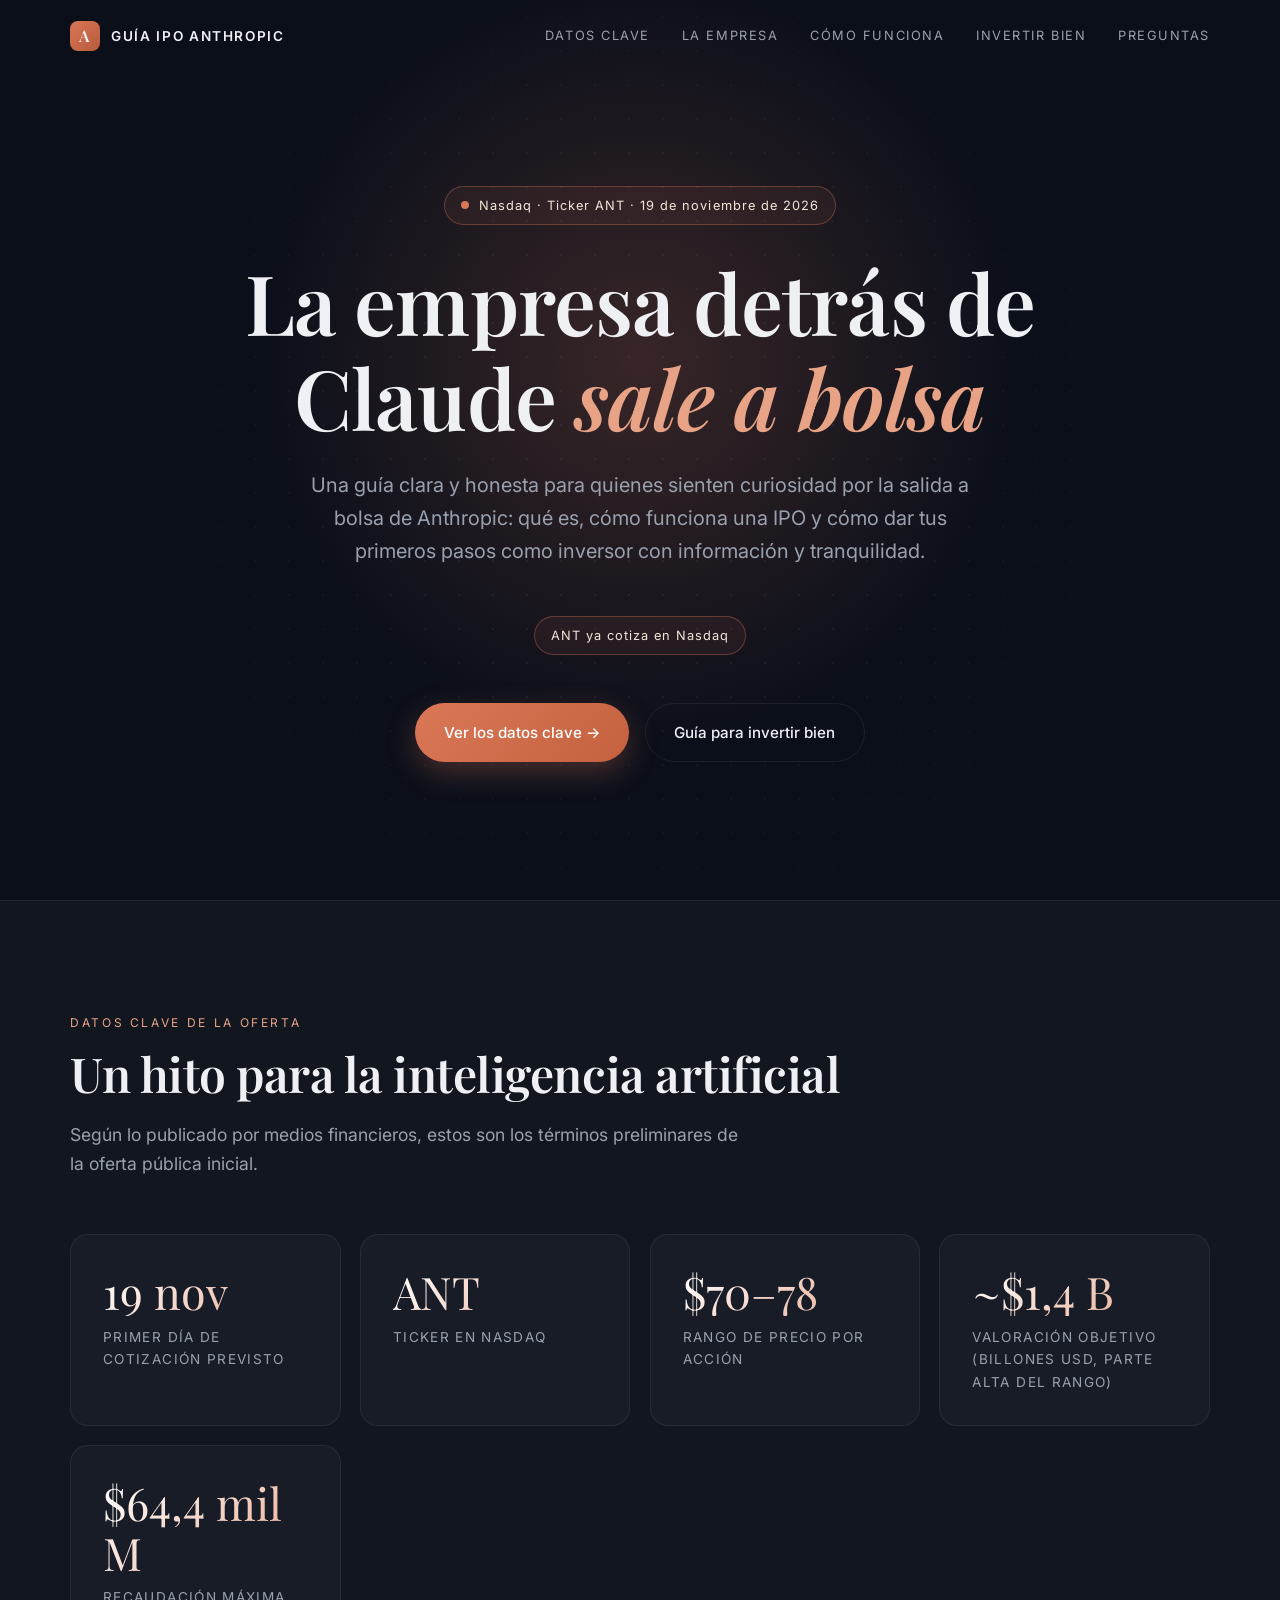
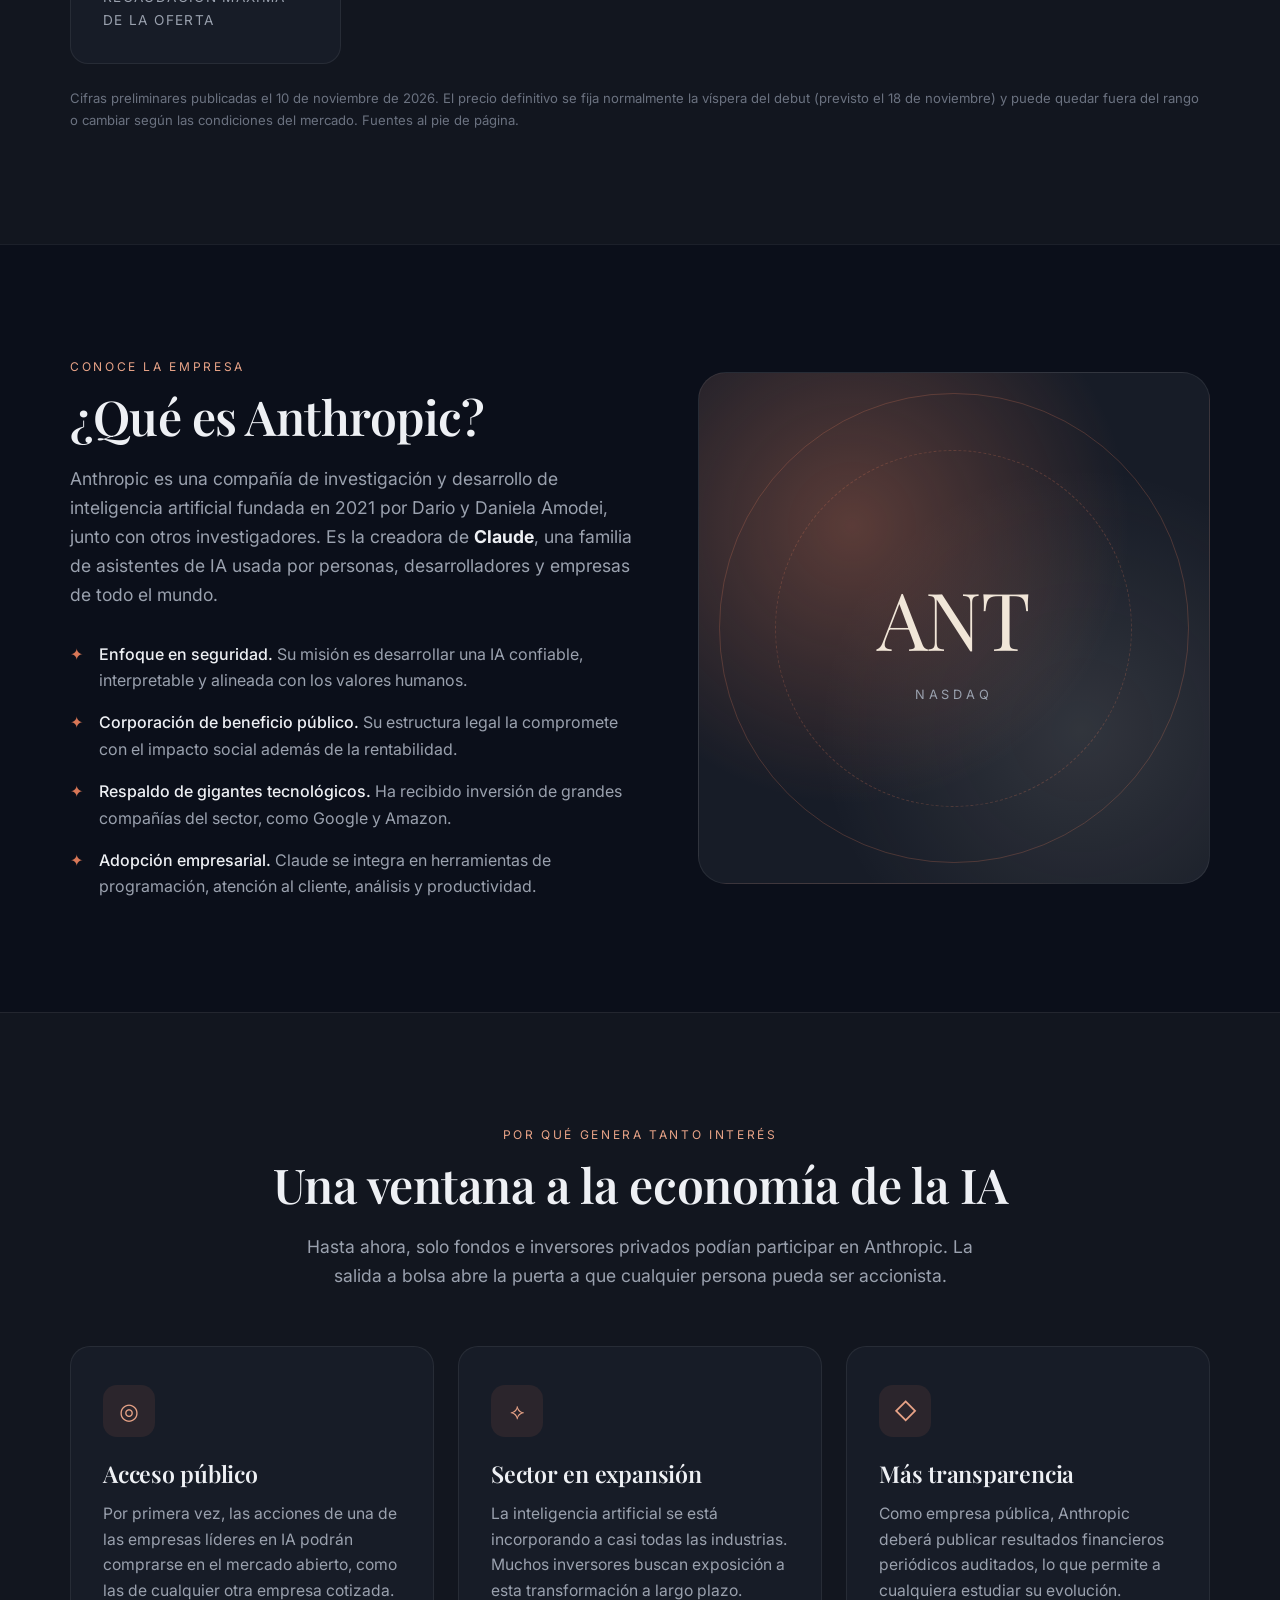
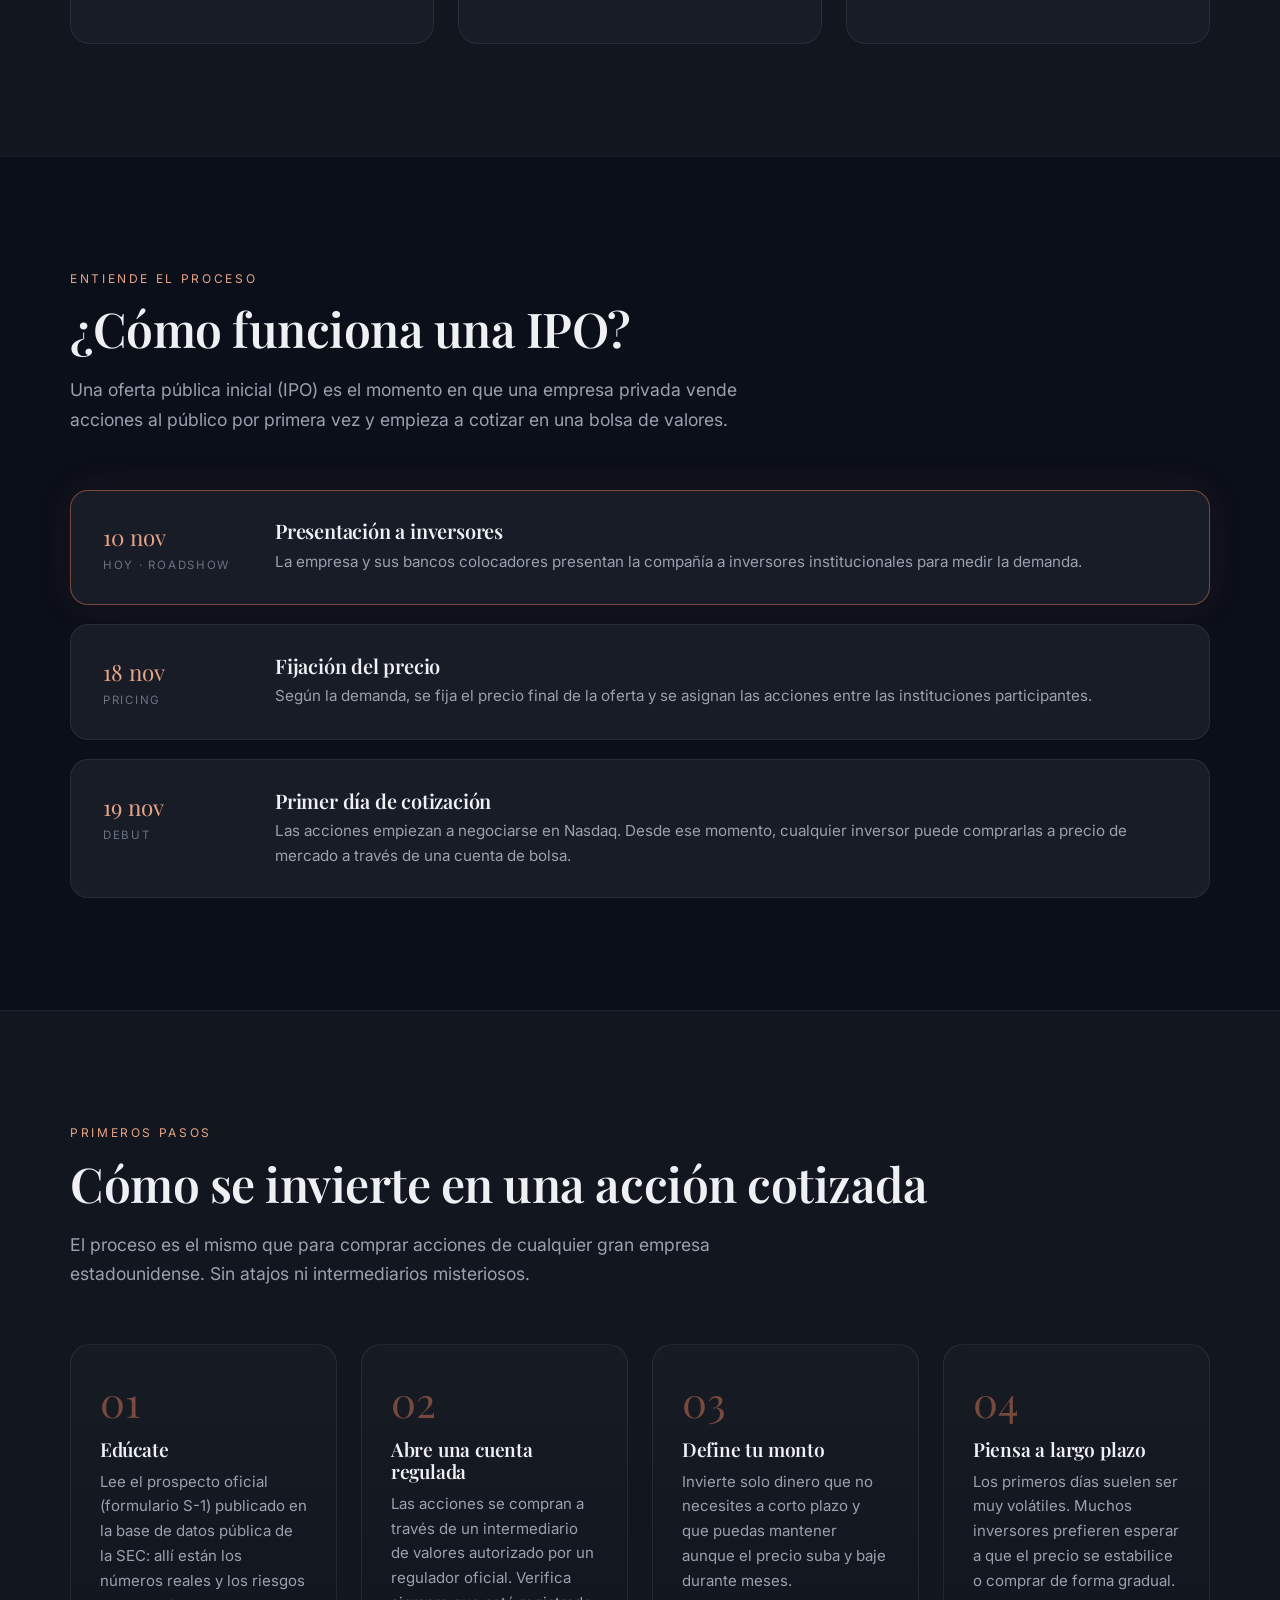
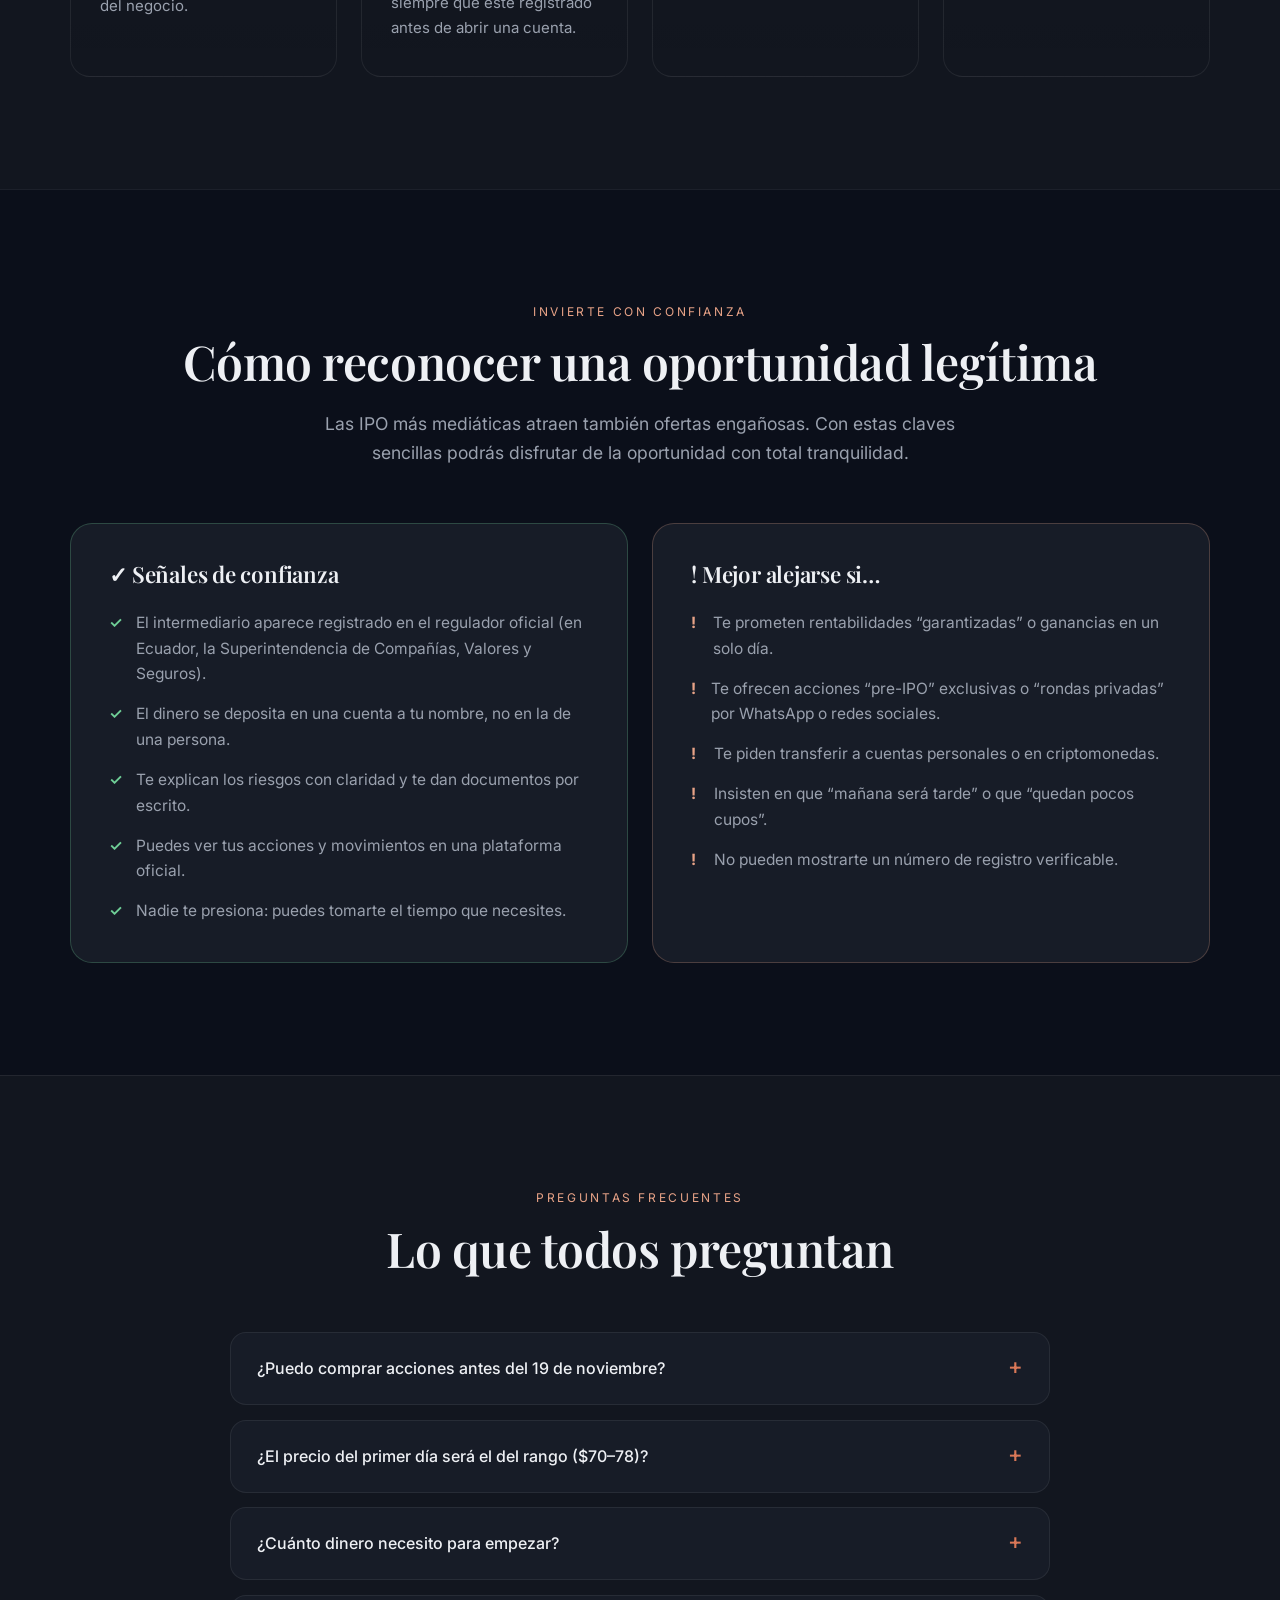
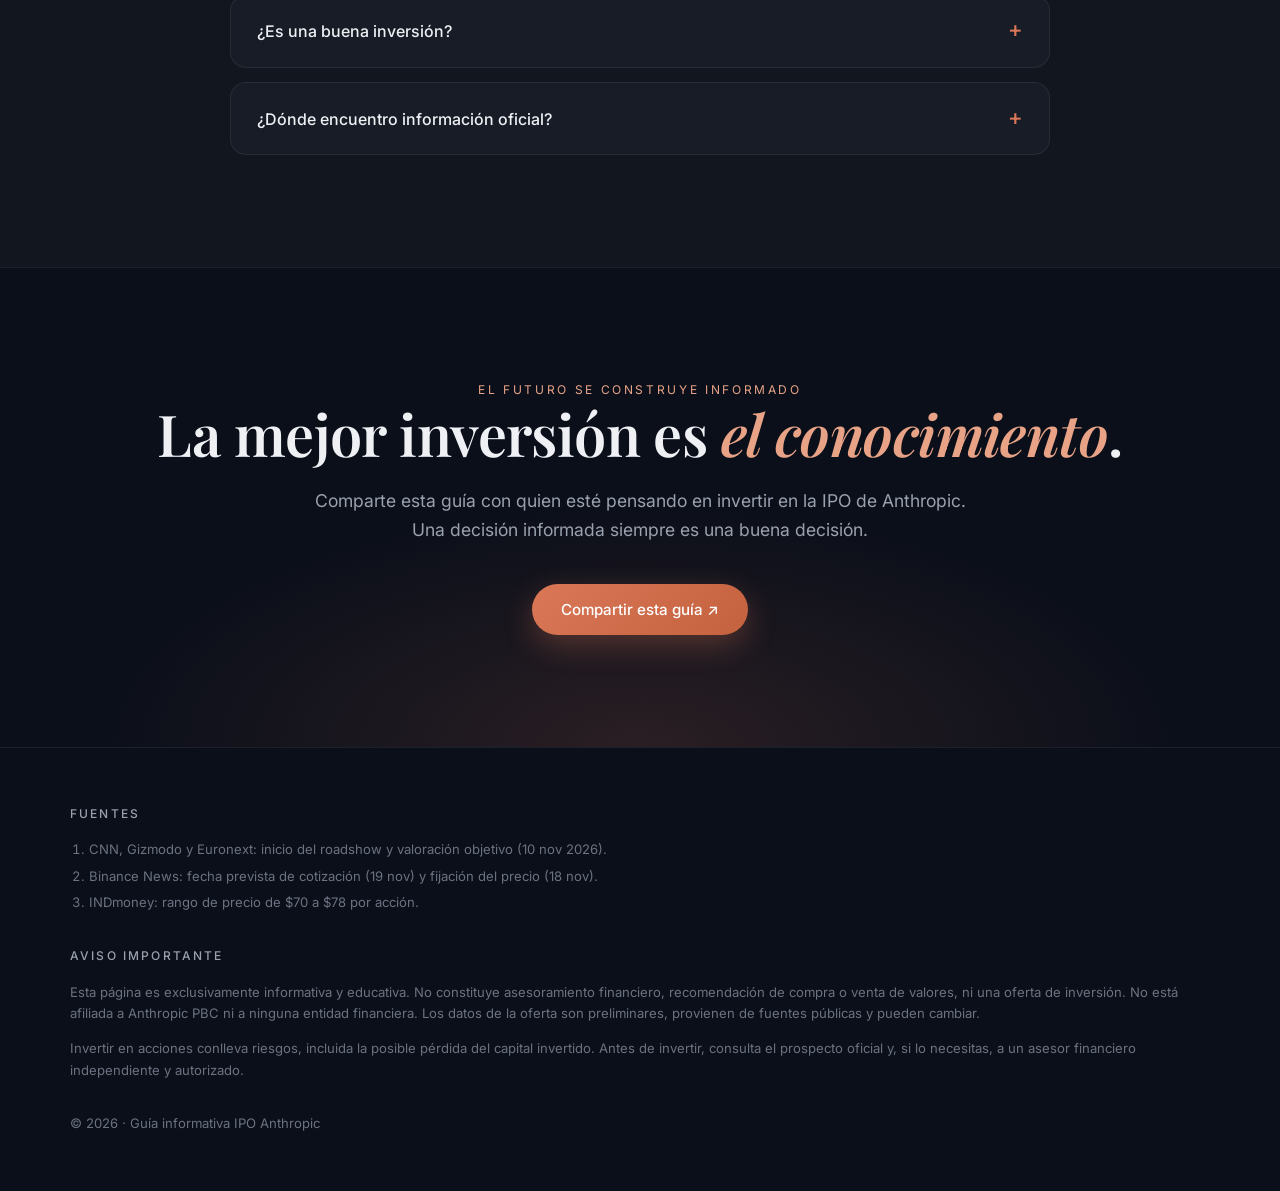
==== anthropic.html @ 7286fc57 "Add files via upload" ====
<!DOCTYPE html>
<html lang="es">
<head>
<meta charset="UTF-8">
<meta name="viewport" content="width=device-width, initial-scale=1.0">
<title>IPO de Anthropic (ANT) · Guía informativa para nuevos inversores</title>
<meta name="description" content="Todo lo que necesitas saber sobre la salida a bolsa de Anthropic, la empresa detrás de Claude: fechas, datos clave, cómo funciona una IPO y cómo invertir de forma informada y segura.">
<link rel="preconnect" href="https://fonts.googleapis.com">
<link rel="preconnect" href="https://fonts.gstatic.com" crossorigin>
<link href="https://fonts.googleapis.com/css2?family=Inter:wght@300;400;500;600&family=Playfair+Display:wght@500;600;700&display=swap" rel="stylesheet">
<style>
  :root {
    --navy: #0b0f1a; --charcoal: #12161f; --card: #171c27;
    --line: rgba(255,255,255,.07); --text: #eef0f4; --muted: #9aa1ae; --gray: #6b7280;
    --clay: #d97757; --clay-soft: #e8a387; --sand: #f1e6d8; --ok: #6fcf97;
  }
  * { box-sizing: border-box; margin: 0; padding: 0; }
  html { scroll-behavior: smooth; }
  body { font-family: Inter, system-ui, sans-serif; background: var(--navy); color: var(--text); line-height: 1.65; -webkit-font-smoothing: antialiased; }
  a { color: inherit; }
  .container { width: min(1140px, 92%); margin: 0 auto; }
  h1, h2, h3 { font-family: 'Playfair Display', serif; font-weight: 600; letter-spacing: -.01em; line-height: 1.15; }
  .eyebrow { font-size: .75rem; letter-spacing: .22em; text-transform: uppercase; color: var(--clay-soft); }
  section { padding: 7rem 0; border-top: 1px solid var(--line); }
  .alt { background: var(--charcoal); }
  .section-title { font-size: clamp(2rem, 4vw, 3rem); margin: .8rem 0 1.2rem; }
  .lead { color: var(--muted); font-size: 1.1rem; max-width: 680px; }
  .center { text-align: center; } .center .lead { margin: 0 auto; }

  /* NAV */
  nav { position: fixed; inset: 0 0 auto 0; z-index: 50; transition: background .4s, border-color .4s; border-bottom: 1px solid transparent; }
  nav.scrolled { background: rgba(11,15,26,.82); backdrop-filter: blur(16px); -webkit-backdrop-filter: blur(16px); border-color: var(--line); }
  .nav-inner { display: flex; align-items: center; justify-content: space-between; height: 72px; }
  .brand { display: flex; align-items: center; gap: .7rem; font-weight: 600; letter-spacing: .12em; font-size: .85rem; text-decoration: none; }
  .brand-mark { width: 30px; height: 30px; border-radius: 8px; background: linear-gradient(135deg, var(--clay), #b85a3c); display: grid; place-items: center; font-family: 'Playfair Display'; font-size: 1rem; }
  .nav-links { display: flex; gap: 2rem; list-style: none; font-size: .8rem; letter-spacing: .12em; text-transform: uppercase; }
  .nav-links a { text-decoration: none; color: var(--muted); transition: color .3s; }
  .nav-links a:hover { color: var(--text); }
  @media (max-width: 820px) { .nav-links { display: none; } }

  /* HERO */
  .hero { min-height: 100vh; display: flex; align-items: center; padding: 9rem 0 6rem; border: 0; position: relative; overflow: hidden; }
  .hero::before { content: ''; position: absolute; width: 900px; height: 900px; left: 50%; top: 40%; transform: translate(-50%, -50%);
    background: radial-gradient(circle, rgba(217,119,87,.22) 0%, transparent 60%); animation: breathe 8s ease-in-out infinite alternate; }
  .hero::after { content: ''; position: absolute; inset: 0; background-image: radial-gradient(rgba(255,255,255,.05) 1px, transparent 1px); background-size: 34px 34px; mask-image: radial-gradient(circle at center, black 30%, transparent 75%); -webkit-mask-image: radial-gradient(circle at center, black 30%, transparent 75%); }
  @keyframes breathe { from { opacity: .6; transform: translate(-50%,-50%) scale(.95); } to { opacity: 1; transform: translate(-50%,-50%) scale(1.05); } }
  .hero-content { position: relative; z-index: 2; text-align: center; max-width: 920px; margin: 0 auto; }
  .badge { display: inline-flex; align-items: center; gap: .6rem; border: 1px solid rgba(217,119,87,.35); background: rgba(217,119,87,.08); color: var(--sand); padding: .5rem 1rem; border-radius: 999px; font-size: .8rem; letter-spacing: .08em; }
  .dot { width: 8px; height: 8px; border-radius: 50%; background: var(--clay); box-shadow: 0 0 0 0 rgba(217,119,87,.7); animation: pulse 2s infinite; }
  @keyframes pulse { 70% { box-shadow: 0 0 0 10px rgba(217,119,87,0); } 100% { box-shadow: 0 0 0 0 rgba(217,119,87,0); } }
  .hero h1 { font-size: clamp(2.6rem, 6.5vw, 5.2rem); margin: 1.8rem 0 1.5rem; }
  .hero h1 em { font-style: italic; color: var(--clay-soft); }
  .hero p.sub { color: var(--muted); font-size: clamp(1.05rem, 1.6vw, 1.25rem); max-width: 680px; margin: 0 auto 3rem; }
  .countdown { display: inline-grid; grid-template-columns: repeat(4, minmax(70px, 1fr)); gap: 1rem; margin-bottom: 3rem; }
  .cd-box { background: rgba(255,255,255,.03); border: 1px solid var(--line); border-radius: 14px; padding: 1.1rem .8rem; }
  .cd-num { font-family: 'Playfair Display'; font-size: clamp(2rem, 4vw, 2.8rem); line-height: 1; }
  .cd-lbl { font-size: .68rem; letter-spacing: .18em; text-transform: uppercase; color: var(--gray); margin-top: .5rem; }
  .btn { display: inline-flex; align-items: center; gap: .6rem; padding: 1rem 1.8rem; border-radius: 999px; text-decoration: none; font-weight: 500; font-size: .95rem; transition: transform .3s, box-shadow .3s, background .3s; }
  .btn-primary { background: linear-gradient(135deg, var(--clay), #c4623f); color: #fff; box-shadow: 0 10px 30px rgba(217,119,87,.3); }
  .btn-primary:hover { transform: translateY(-3px); box-shadow: 0 16px 40px rgba(217,119,87,.4); }
  .btn-ghost { border: 1px solid var(--line); color: var(--text); }
  .btn-ghost:hover { background: rgba(255,255,255,.05); }
  .hero-btns { display: flex; gap: 1rem; justify-content: center; flex-wrap: wrap; }

  /* KEY DATA */
  .stats { display: grid; grid-template-columns: repeat(auto-fit, minmax(220px, 1fr)); gap: 1.2rem; margin-top: 3.5rem; }
  .stat { background: var(--card); border: 1px solid var(--line); border-radius: 18px; padding: 2rem; transition: transform .4s, border-color .4s; }
  .stat:hover { transform: translateY(-6px); border-color: rgba(217,119,87,.35); }
  .stat-num { font-family: 'Playfair Display'; font-size: clamp(2.2rem, 3.5vw, 2.8rem); background: linear-gradient(135deg, #fff, var(--clay-soft)); -webkit-background-clip: text; background-clip: text; -webkit-text-fill-color: transparent; line-height: 1.1; }
  .stat-lbl { color: var(--muted); font-size: .85rem; letter-spacing: .1em; text-transform: uppercase; margin-top: .6rem; }
  .note { color: var(--gray); font-size: .82rem; margin-top: 1.5rem; }

  /* SPLIT */
  .split { display: grid; grid-template-columns: 1.1fr 1fr; gap: 4rem; align-items: center; }
  @media (max-width: 900px) { .split { grid-template-columns: 1fr; gap: 2.5rem; } }
  .visual { aspect-ratio: 1; border-radius: 28px; background: radial-gradient(circle at 30% 30%, rgba(217,119,87,.35), transparent 55%), radial-gradient(circle at 75% 70%, rgba(241,230,216,.12), transparent 50%), var(--card); border: 1px solid var(--line); display: grid; place-items: center; position: relative; overflow: hidden; }
  .visual-ring { position: absolute; border: 1px solid rgba(217,119,87,.25); border-radius: 50%; animation: spin 40s linear infinite; }
  .visual-ring.r1 { width: 70%; height: 70%; border-style: dashed; } .visual-ring.r2 { width: 92%; height: 92%; animation-direction: reverse; animation-duration: 60s; }
  @keyframes spin { to { transform: rotate(360deg); } }
  .visual-core { font-family: 'Playfair Display'; font-size: clamp(3rem, 7vw, 5rem); color: var(--sand); position: relative; }
  .visual-core small { display: block; font-family: Inter; font-size: .8rem; letter-spacing: .3em; color: var(--muted); text-align: center; }
  .checks { list-style: none; margin-top: 2rem; display: grid; gap: 1rem; }
  .checks li { display: flex; gap: 1rem; color: var(--muted); }
  .checks li::before { content: '✦'; color: var(--clay); flex-shrink: 0; }
  .checks b { color: var(--text); font-weight: 500; }

  /* CARDS */
  .grid3 { display: grid; grid-template-columns: repeat(auto-fit, minmax(280px, 1fr)); gap: 1.5rem; margin-top: 3.5rem; }
  .card { background: var(--card); border: 1px solid var(--line); border-radius: 20px; padding: 2.4rem 2rem; transition: transform .4s, border-color .4s, background .4s; }
  .card:hover { transform: translateY(-6px); border-color: rgba(217,119,87,.3); background: #1a2030; }
  .card-icon { width: 52px; height: 52px; border-radius: 14px; display: grid; place-items: center; font-size: 1.4rem; background: rgba(217,119,87,.1); color: var(--clay-soft); margin-bottom: 1.5rem; }
  .card h3 { font-size: 1.45rem; margin-bottom: .8rem; }
  .card p { color: var(--muted); font-size: .98rem; }

  /* TIMELINE */
  .timeline { margin-top: 3.5rem; position: relative; display: grid; gap: 1.2rem; }
  .tl-item { display: grid; grid-template-columns: 140px 1fr; gap: 2rem; align-items: start; background: var(--card); border: 1px solid var(--line); border-radius: 18px; padding: 1.8rem 2rem; }
  .tl-item.now { border-color: rgba(217,119,87,.5); box-shadow: 0 0 40px rgba(217,119,87,.08); }
  .tl-date { font-family: 'Playfair Display'; font-size: 1.4rem; color: var(--clay-soft); }
  .tl-date small { display: block; font-family: Inter; font-size: .72rem; letter-spacing: .15em; text-transform: uppercase; color: var(--gray); }
  .tl-item h3 { font-size: 1.25rem; margin-bottom: .4rem; }
  .tl-item p { color: var(--muted); font-size: .95rem; }
  @media (max-width: 640px) { .tl-item { grid-template-columns: 1fr; gap: .6rem; } }

  /* STEPS */
  .steps { counter-reset: s; display: grid; grid-template-columns: repeat(auto-fit, minmax(240px, 1fr)); gap: 1.5rem; margin-top: 3.5rem; }
  .step { counter-increment: s; position: relative; padding: 2.2rem 1.8rem; border-radius: 20px; border: 1px solid var(--line); background: linear-gradient(180deg, rgba(255,255,255,.025), transparent); }
  .step::before { content: '0' counter(s); font-family: 'Playfair Display'; font-size: 2.6rem; color: rgba(217,119,87,.5); display: block; margin-bottom: 1rem; line-height: 1; }
  .step h3 { font-size: 1.2rem; margin-bottom: .6rem; }
  .step p { color: var(--muted); font-size: .94rem; }

  /* GOOD PRACTICES */
  .compare { display: grid; grid-template-columns: 1fr 1fr; gap: 1.5rem; margin-top: 3.5rem; }
  @media (max-width: 820px) { .compare { grid-template-columns: 1fr; } }
  .cmp { border-radius: 22px; padding: 2.4rem; border: 1px solid var(--line); background: var(--card); }
  .cmp h3 { font-size: 1.4rem; margin-bottom: 1.4rem; display: flex; gap: .7rem; align-items: center; }
  .cmp ul { list-style: none; display: grid; gap: .9rem; }
  .cmp li { display: flex; gap: .8rem; color: var(--muted); font-size: .97rem; }
  .cmp.good { border-color: rgba(111,207,151,.25); } .cmp.good li::before { content: '✓'; color: var(--ok); font-weight: 600; }
  .cmp.warn { border-color: rgba(232,163,135,.25); } .cmp.warn li::before { content: '!'; color: var(--clay-soft); font-weight: 700; width: 10px; }

  /* FAQ */
  .faq { max-width: 820px; margin: 3.5rem auto 0; display: grid; gap: .9rem; }
  details { background: var(--card); border: 1px solid var(--line); border-radius: 16px; padding: 0 1.6rem; transition: border-color .3s; }
  details[open] { border-color: rgba(217,119,87,.35); }
  summary { cursor: pointer; list-style: none; padding: 1.4rem 0; font-weight: 500; display: flex; justify-content: space-between; gap: 1rem; }
  summary::-webkit-details-marker { display: none; }
  summary::after { content: '+'; color: var(--clay); font-size: 1.4rem; line-height: 1; transition: transform .3s; }
  details[open] summary::after { transform: rotate(45deg); }
  details p { color: var(--muted); padding-bottom: 1.4rem; font-size: .96rem; }

  /* CLOSING */
  .closing { text-align: center; position: relative; overflow: hidden; }
  .closing::before { content: ''; position: absolute; inset: auto 0 -60% 0; height: 120%; background: radial-gradient(ellipse at center, rgba(217,119,87,.15), transparent 60%); }
  .closing .container { position: relative; }
  .closing h2 { font-size: clamp(2.2rem, 5vw, 3.6rem); margin-bottom: 1.2rem; }

  footer { border-top: 1px solid var(--line); padding: 3.5rem 0; color: var(--gray); font-size: .82rem; }
  footer h4 { color: var(--muted); font-size: .75rem; letter-spacing: .18em; text-transform: uppercase; margin-bottom: 1rem; font-weight: 500; }
  footer p + p { margin-top: .8rem; }
  footer ol { padding-left: 1.2rem; display: grid; gap: .3rem; margin-bottom: 2rem; }

  .reveal { opacity: 0; transform: translateY(28px); transition: opacity .9s ease, transform .9s ease; }
  .reveal.in { opacity: 1; transform: none; }
  @media (prefers-reduced-motion: reduce) { *, *::before { animation: none !important; transition: none !important; } .reveal { opacity: 1; transform: none; } }
</style>
</head>
<body>

<nav id="nav">
  <div class="container nav-inner">
    <a href="#top" class="brand"><span class="brand-mark">A</span>GUÍA IPO ANTHROPIC</a>
    <ul class="nav-links">
      <li><a href="#datos">Datos clave</a></li>
      <li><a href="#empresa">La empresa</a></li>
      <li><a href="#ipo">Cómo funciona</a></li>
      <li><a href="#invertir">Invertir bien</a></li>
      <li><a href="#faq">Preguntas</a></li>
    </ul>
  </div>
</nav>

<main id="top">
  <!-- HERO -->
  <header class="hero">
    <div class="container hero-content">
      <span class="badge reveal"><span class="dot"></span> Nasdaq · Ticker ANT · 19 de noviembre de 2026</span>
      <h1 class="reveal">La empresa detrás de Claude <em>sale a bolsa</em></h1>
      <p class="sub reveal">Una guía clara y honesta para quienes sienten curiosidad por la salida a bolsa de Anthropic: qué es, cómo funciona una IPO y cómo dar tus primeros pasos como inversor con información y tranquilidad.</p>
      <div class="countdown reveal" aria-label="Cuenta regresiva para el primer día de cotización">
        <div class="cd-box"><div class="cd-num" id="cd-d">0</div><div class="cd-lbl">Días</div></div>
        <div class="cd-box"><div class="cd-num" id="cd-h">0</div><div class="cd-lbl">Horas</div></div>
        <div class="cd-box"><div class="cd-num" id="cd-m">0</div><div class="cd-lbl">Min</div></div>
        <div class="cd-box"><div class="cd-num" id="cd-s">0</div><div class="cd-lbl">Seg</div></div>
      </div>
      <div class="hero-btns reveal">
        <a href="#datos" class="btn btn-primary" id="cta-datos">Ver los datos clave →</a>
        <a href="#invertir" class="btn btn-ghost" id="cta-guia">Guía para invertir bien</a>
      </div>
    </div>
  </header>

  <!-- DATOS -->
  <section id="datos" class="alt">
    <div class="container">
      <p class="eyebrow reveal">Datos clave de la oferta</p>
      <h2 class="section-title reveal">Un hito para la inteligencia artificial</h2>
      <p class="lead reveal">Según lo publicado por medios financieros, estos son los términos preliminares de la oferta pública inicial.</p>
      <div class="stats">
        <div class="stat reveal"><div class="stat-num">19 nov</div><div class="stat-lbl">Primer día de cotización previsto</div></div>
        <div class="stat reveal"><div class="stat-num">ANT</div><div class="stat-lbl">Ticker en Nasdaq</div></div>
        <div class="stat reveal"><div class="stat-num">$70–78</div><div class="stat-lbl">Rango de precio por acción</div></div>
        <div class="stat reveal"><div class="stat-num">~$1,4 B</div><div class="stat-lbl">Valoración objetivo (billones USD, parte alta del rango)</div></div>
        <div class="stat reveal"><div class="stat-num">$64,4 mil M</div><div class="stat-lbl">Recaudación máxima de la oferta</div></div>
      </div>
      <p class="note reveal">Cifras preliminares publicadas el 10 de noviembre de 2026. El precio definitivo se fija normalmente la víspera del debut (previsto el 18 de noviembre) y puede quedar fuera del rango o cambiar según las condiciones del mercado. Fuentes al pie de página.</p>
    </div>
  </section>

  <!-- EMPRESA -->
  <section id="empresa">
    <div class="container split">
      <div>
        <p class="eyebrow reveal">Conoce la empresa</p>
        <h2 class="section-title reveal">¿Qué es Anthropic?</h2>
        <p class="lead reveal">Anthropic es una compañía de investigación y desarrollo de inteligencia artificial fundada en 2021 por Dario y Daniela Amodei, junto con otros investigadores. Es la creadora de <b style="color:var(--text)">Claude</b>, una familia de asistentes de IA usada por personas, desarrolladores y empresas de todo el mundo.</p>
        <ul class="checks reveal">
          <li><span><b>Enfoque en seguridad.</b> Su misión es desarrollar una IA confiable, interpretable y alineada con los valores humanos.</span></li>
          <li><span><b>Corporación de beneficio público.</b> Su estructura legal la compromete con el impacto social además de la rentabilidad.</span></li>
          <li><span><b>Respaldo de gigantes tecnológicos.</b> Ha recibido inversión de grandes compañías del sector, como Google y Amazon.</span></li>
          <li><span><b>Adopción empresarial.</b> Claude se integra en herramientas de programación, atención al cliente, análisis y productividad.</span></li>
        </ul>
      </div>
      <div class="visual reveal" aria-hidden="true">
        <div class="visual-ring r1"></div><div class="visual-ring r2"></div>
        <div class="visual-core">ANT<small>NASDAQ</small></div>
      </div>
    </div>
  </section>

  <!-- POR QUÉ -->
  <section class="alt">
    <div class="container center">
      <p class="eyebrow reveal">Por qué genera tanto interés</p>
      <h2 class="section-title reveal">Una ventana a la economía de la IA</h2>
      <p class="lead reveal">Hasta ahora, solo fondos e inversores privados podían participar en Anthropic. La salida a bolsa abre la puerta a que cualquier persona pueda ser accionista.</p>
      <div class="grid3" style="text-align:left">
        <div class="card reveal"><div class="card-icon">◎</div><h3>Acceso público</h3><p>Por primera vez, las acciones de una de las empresas líderes en IA podrán comprarse en el mercado abierto, como las de cualquier otra empresa cotizada.</p></div>
        <div class="card reveal"><div class="card-icon">⟡</div><h3>Sector en expansión</h3><p>La inteligencia artificial se está incorporando a casi todas las industrias. Muchos inversores buscan exposición a esta transformación a largo plazo.</p></div>
        <div class="card reveal"><div class="card-icon">◇</div><h3>Más transparencia</h3><p>Como empresa pública, Anthropic deberá publicar resultados financieros periódicos auditados, lo que permite a cualquiera estudiar su evolución.</p></div>
      </div>
    </div>
  </section>

  <!-- IPO -->
  <section id="ipo">
    <div class="container">
      <p class="eyebrow reveal">Entiende el proceso</p>
      <h2 class="section-title reveal">¿Cómo funciona una IPO?</h2>
      <p class="lead reveal">Una oferta pública inicial (IPO) es el momento en que una empresa privada vende acciones al público por primera vez y empieza a cotizar en una bolsa de valores.</p>
      <div class="timeline">
        <div class="tl-item now reveal"><div class="tl-date">10 nov<small>Hoy · Roadshow</small></div><div><h3>Presentación a inversores</h3><p>La empresa y sus bancos colocadores presentan la compañía a inversores institucionales para medir la demanda.</p></div></div>
        <div class="tl-item reveal"><div class="tl-date">18 nov<small>Pricing</small></div><div><h3>Fijación del precio</h3><p>Según la demanda, se fija el precio final de la oferta y se asignan las acciones entre las instituciones participantes.</p></div></div>
        <div class="tl-item reveal"><div class="tl-date">19 nov<small>Debut</small></div><div><h3>Primer día de cotización</h3><p>Las acciones empiezan a negociarse en Nasdaq. Desde ese momento, cualquier inversor puede comprarlas a precio de mercado a través de una cuenta de bolsa.</p></div></div>
      </div>
    </div>
  </section>

  <!-- PASOS -->
  <section class="alt">
    <div class="container">
      <p class="eyebrow reveal">Primeros pasos</p>
      <h2 class="section-title reveal">Cómo se invierte en una acción cotizada</h2>
      <p class="lead reveal">El proceso es el mismo que para comprar acciones de cualquier gran empresa estadounidense. Sin atajos ni intermediarios misteriosos.</p>
      <div class="steps">
        <div class="step reveal"><h3>Edúcate</h3><p>Lee el prospecto oficial (formulario S-1) publicado en la base de datos pública de la SEC: allí están los números reales y los riesgos del negocio.</p></div>
        <div class="step reveal"><h3>Abre una cuenta regulada</h3><p>Las acciones se compran a través de un intermediario de valores autorizado por un regulador oficial. Verifica siempre que esté registrado antes de abrir una cuenta.</p></div>
        <div class="step reveal"><h3>Define tu monto</h3><p>Invierte solo dinero que no necesites a corto plazo y que puedas mantener aunque el precio suba y baje durante meses.</p></div>
        <div class="step reveal"><h3>Piensa a largo plazo</h3><p>Los primeros días suelen ser muy volátiles. Muchos inversores prefieren esperar a que el precio se estabilice o comprar de forma gradual.</p></div>
      </div>
    </div>
  </section>

  <!-- INVERTIR BIEN -->
  <section id="invertir">
    <div class="container center">
      <p class="eyebrow reveal">Invierte con confianza</p>
      <h2 class="section-title reveal">Cómo reconocer una oportunidad legítima</h2>
      <p class="lead reveal">Las IPO más mediáticas atraen también ofertas engañosas. Con estas claves sencillas podrás disfrutar de la oportunidad con total tranquilidad.</p>
      <div class="compare" style="text-align:left">
        <div class="cmp good reveal">
          <h3>✓ Señales de confianza</h3>
          <ul>
            <li>El intermediario aparece registrado en el regulador oficial (en Ecuador, la Superintendencia de Compañías, Valores y Seguros).</li>
            <li>El dinero se deposita en una cuenta a tu nombre, no en la de una persona.</li>
            <li>Te explican los riesgos con claridad y te dan documentos por escrito.</li>
            <li>Puedes ver tus acciones y movimientos en una plataforma oficial.</li>
            <li>Nadie te presiona: puedes tomarte el tiempo que necesites.</li>
          </ul>
        </div>
        <div class="cmp warn reveal">
          <h3>! Mejor alejarse si…</h3>
          <ul>
            <li>Te prometen rentabilidades “garantizadas” o ganancias en un solo día.</li>
            <li>Te ofrecen acciones “pre-IPO” exclusivas o “rondas privadas” por WhatsApp o redes sociales.</li>
            <li>Te piden transferir a cuentas personales o en criptomonedas.</li>
            <li>Insisten en que “mañana será tarde” o que “quedan pocos cupos”.</li>
            <li>No pueden mostrarte un número de registro verificable.</li>
          </ul>
        </div>
      </div>
    </div>
  </section>

  <!-- FAQ -->
  <section id="faq" class="alt">
    <div class="container center">
      <p class="eyebrow reveal">Preguntas frecuentes</p>
      <h2 class="section-title reveal">Lo que todos preguntan</h2>
      <div class="faq" style="text-align:left">
        <details class="reveal"><summary>¿Puedo comprar acciones antes del 19 de noviembre?</summary><p>Las acciones de la oferta inicial se asignan principalmente a inversores institucionales a través de los bancos colocadores. Para la mayoría de las personas, la forma habitual de participar es comprar en el mercado a partir del primer día de cotización. Desconfía de quien te ofrezca “asegurar” acciones antes por una vía no oficial.</p></details>
        <details class="reveal"><summary>¿El precio del primer día será el del rango ($70–78)?</summary><p>No necesariamente. El rango es orientativo para la oferta inicial. Cuando empieza a cotizar, el precio lo fija la oferta y la demanda del mercado, y puede abrir bastante por encima o por debajo.</p></details>
        <details class="reveal"><summary>¿Cuánto dinero necesito para empezar?</summary><p>Depende del precio de la acción y de si tu intermediario permite comprar fracciones de acción. Lo más importante no es el monto mínimo, sino invertir una cantidad con la que te sientas cómodo a largo plazo.</p></details>
        <details class="reveal"><summary>¿Es una buena inversión?</summary><p>Anthropic es una empresa con gran proyección en un sector apasionante, pero ninguna inversión es segura. El valor de las acciones puede subir o bajar. Diversificar, pensar a largo plazo y leer el prospecto oficial son los mejores aliados de cualquier inversor.</p></details>
        <details class="reveal"><summary>¿Dónde encuentro información oficial?</summary><p>En el prospecto (S-1) publicado en el sistema EDGAR de la SEC, en la sección de relaciones con inversores de la propia Anthropic y en medios financieros reconocidos.</p></details>
      </div>
    </div>
  </section>

  <!-- CLOSING -->
  <section class="closing">
    <div class="container">
      <p class="eyebrow reveal">El futuro se construye informado</p>
      <h2 class="reveal">La mejor inversión es <em style="color:var(--clay-soft)">el conocimiento</em>.</h2>
      <p class="lead reveal" style="margin:0 auto 2.5rem">Comparte esta guía con quien esté pensando en invertir en la IPO de Anthropic. Una decisión informada siempre es una buena decisión.</p>
      <button class="btn btn-primary reveal" id="share-btn" style="border:0;cursor:pointer;font-family:inherit">Compartir esta guía ↗</button>
    </div>
  </section>
</main>

<footer>
  <div class="container">
    <h4>Fuentes</h4>
    <ol>
      <li>CNN, Gizmodo y Euronext: inicio del roadshow y valoración objetivo (10 nov 2026).</li>
      <li>Binance News: fecha prevista de cotización (19 nov) y fijación del precio (18 nov).</li>
      <li>INDmoney: rango de precio de $70 a $78 por acción.</li>
    </ol>
    <h4>Aviso importante</h4>
    <p>Esta página es exclusivamente informativa y educativa. No constituye asesoramiento financiero, recomendación de compra o venta de valores, ni una oferta de inversión. No está afiliada a Anthropic PBC ni a ninguna entidad financiera. Los datos de la oferta son preliminares, provienen de fuentes públicas y pueden cambiar.</p>
    <p>Invertir en acciones conlleva riesgos, incluida la posible pérdida del capital invertido. Antes de invertir, consulta el prospecto oficial y, si lo necesitas, a un asesor financiero independiente y autorizado.</p>
    <p style="margin-top:2rem">© 2026 · Guía informativa IPO Anthropic</p>
  </div>
</footer>

<script>
  // Nav al hacer scroll
  const nav = document.getElementById('nav');
  addEventListener('scroll', () => nav.classList.toggle('scrolled', scrollY > 40), { passive: true });

  // Cuenta regresiva: apertura de Nasdaq 19 nov 2026, 9:30 ET (14:30 UTC)
  const target = Date.UTC(2026, 10, 19, 14, 30);
  const el = id => document.getElementById(id);
  function tick() {
    let s = Math.max(0, Math.floor((target - Date.now()) / 1000));
    if (s === 0) { document.querySelector('.countdown').outerHTML = '<p class="badge" style="margin-bottom:3rem">ANT ya cotiza en Nasdaq</p>'; return; }
    el('cd-d').textContent = Math.floor(s / 86400); s %= 86400;
    el('cd-h').textContent = String(Math.floor(s / 3600)).padStart(2, '0'); s %= 3600;
    el('cd-m').textContent = String(Math.floor(s / 60)).padStart(2, '0');
    el('cd-s').textContent = String(s % 60).padStart(2, '0');
    setTimeout(tick, 1000);
  }
  tick();

  // Animaciones al aparecer
  const io = new IntersectionObserver(es => es.forEach(e => { if (e.isIntersecting) { e.target.classList.add('in'); io.unobserve(e.target); } }), { threshold: .12 });
  document.querySelectorAll('.reveal').forEach((r, i) => { r.style.transitionDelay = (i % 5) * 70 + 'ms'; io.observe(r); });

  // Compartir
  el('share-btn').onclick = async () => {
    const data = { title: document.title, text: 'Guía informativa sobre la IPO de Anthropic', url: location.href };
    if (navigator.share) { try { await navigator.share(data); } catch {} }
    else { await navigator.clipboard.writeText(location.href); el('share-btn').textContent = '✓ Enlace copiado'; }
  };
</script>
</body>
</html>
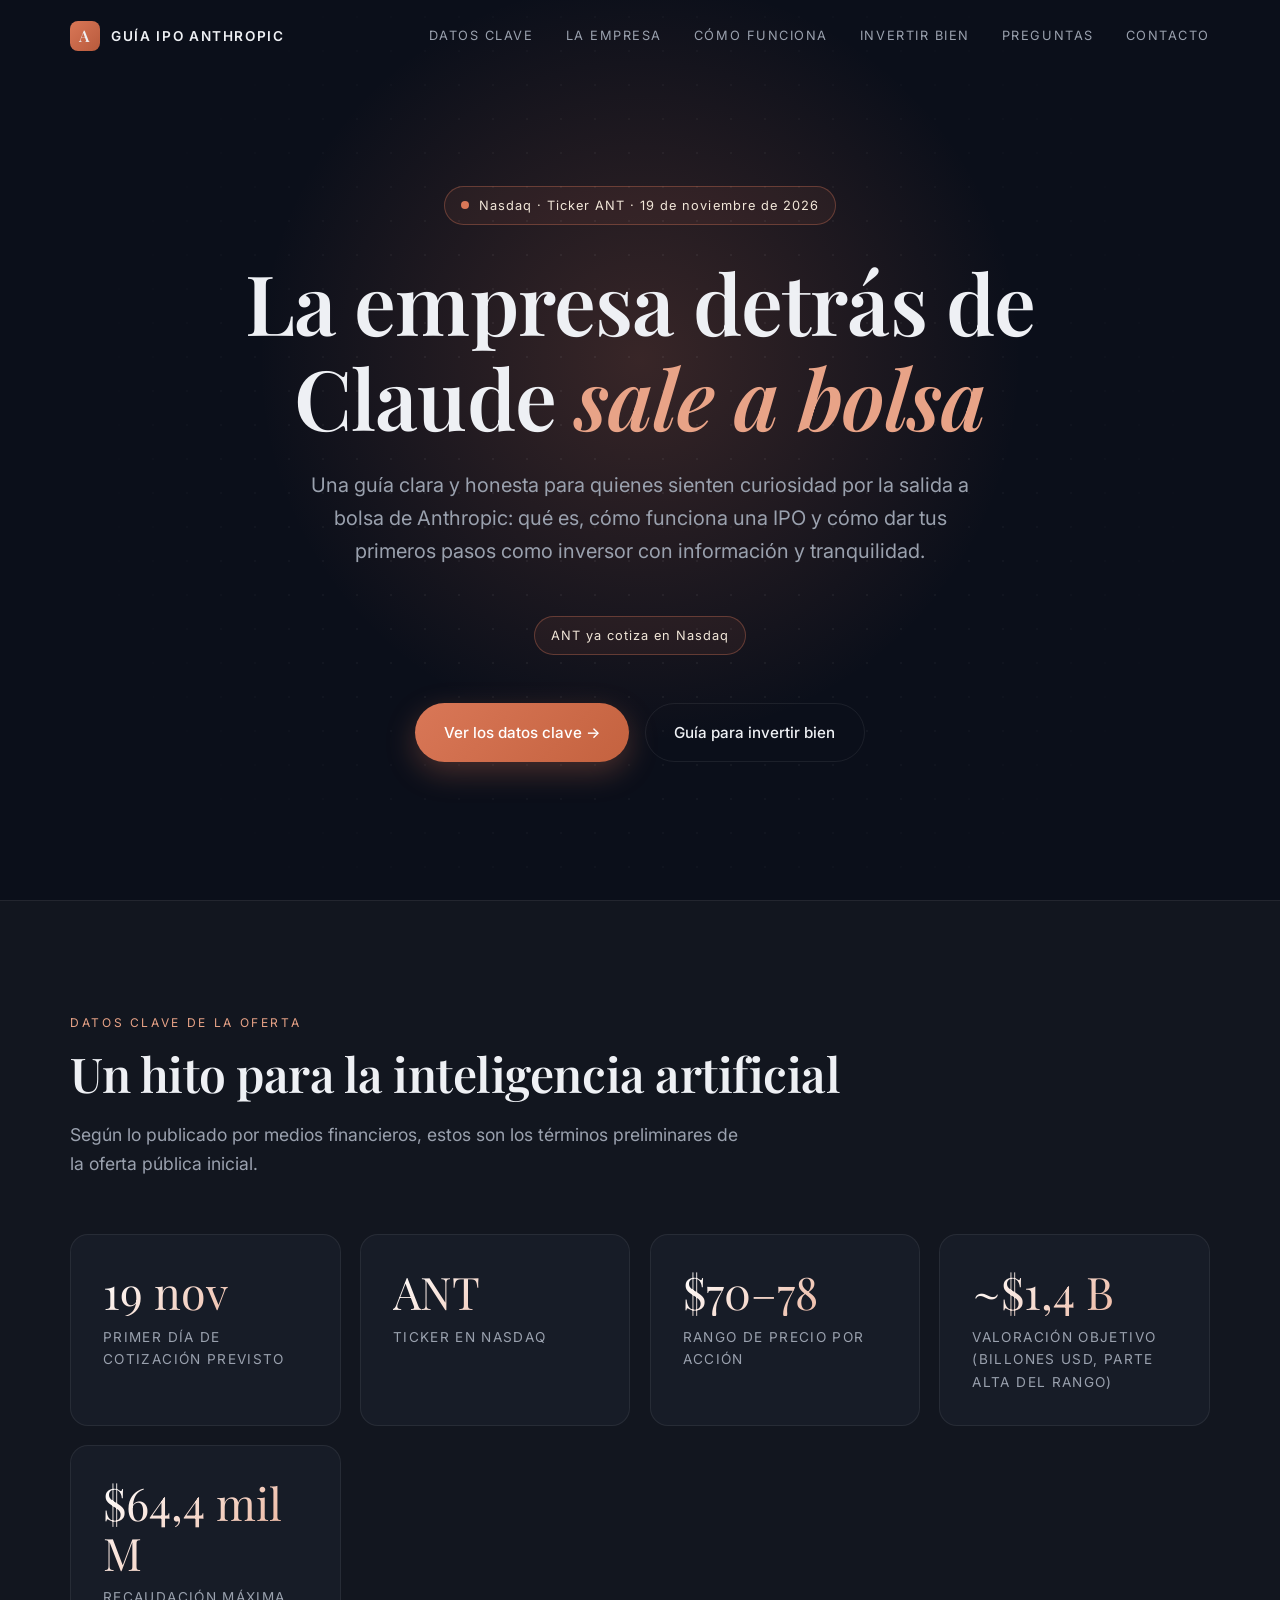
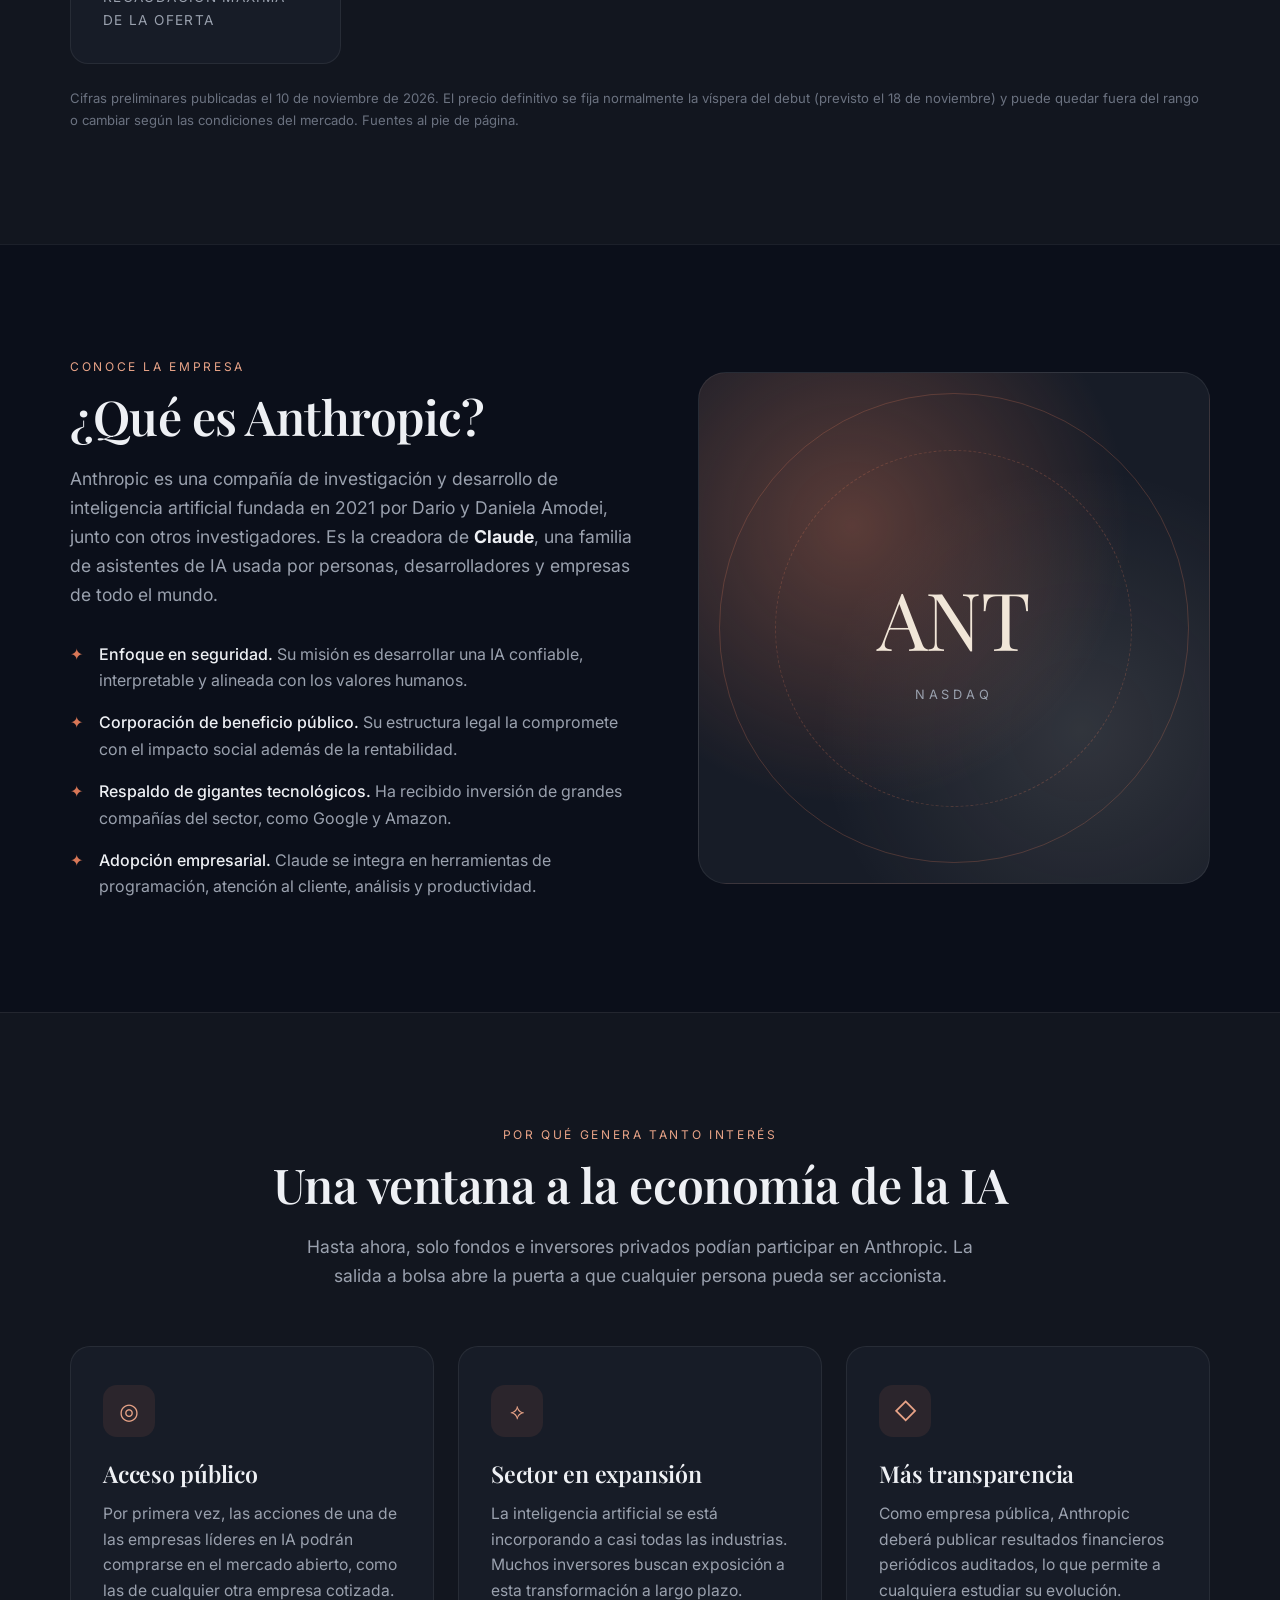
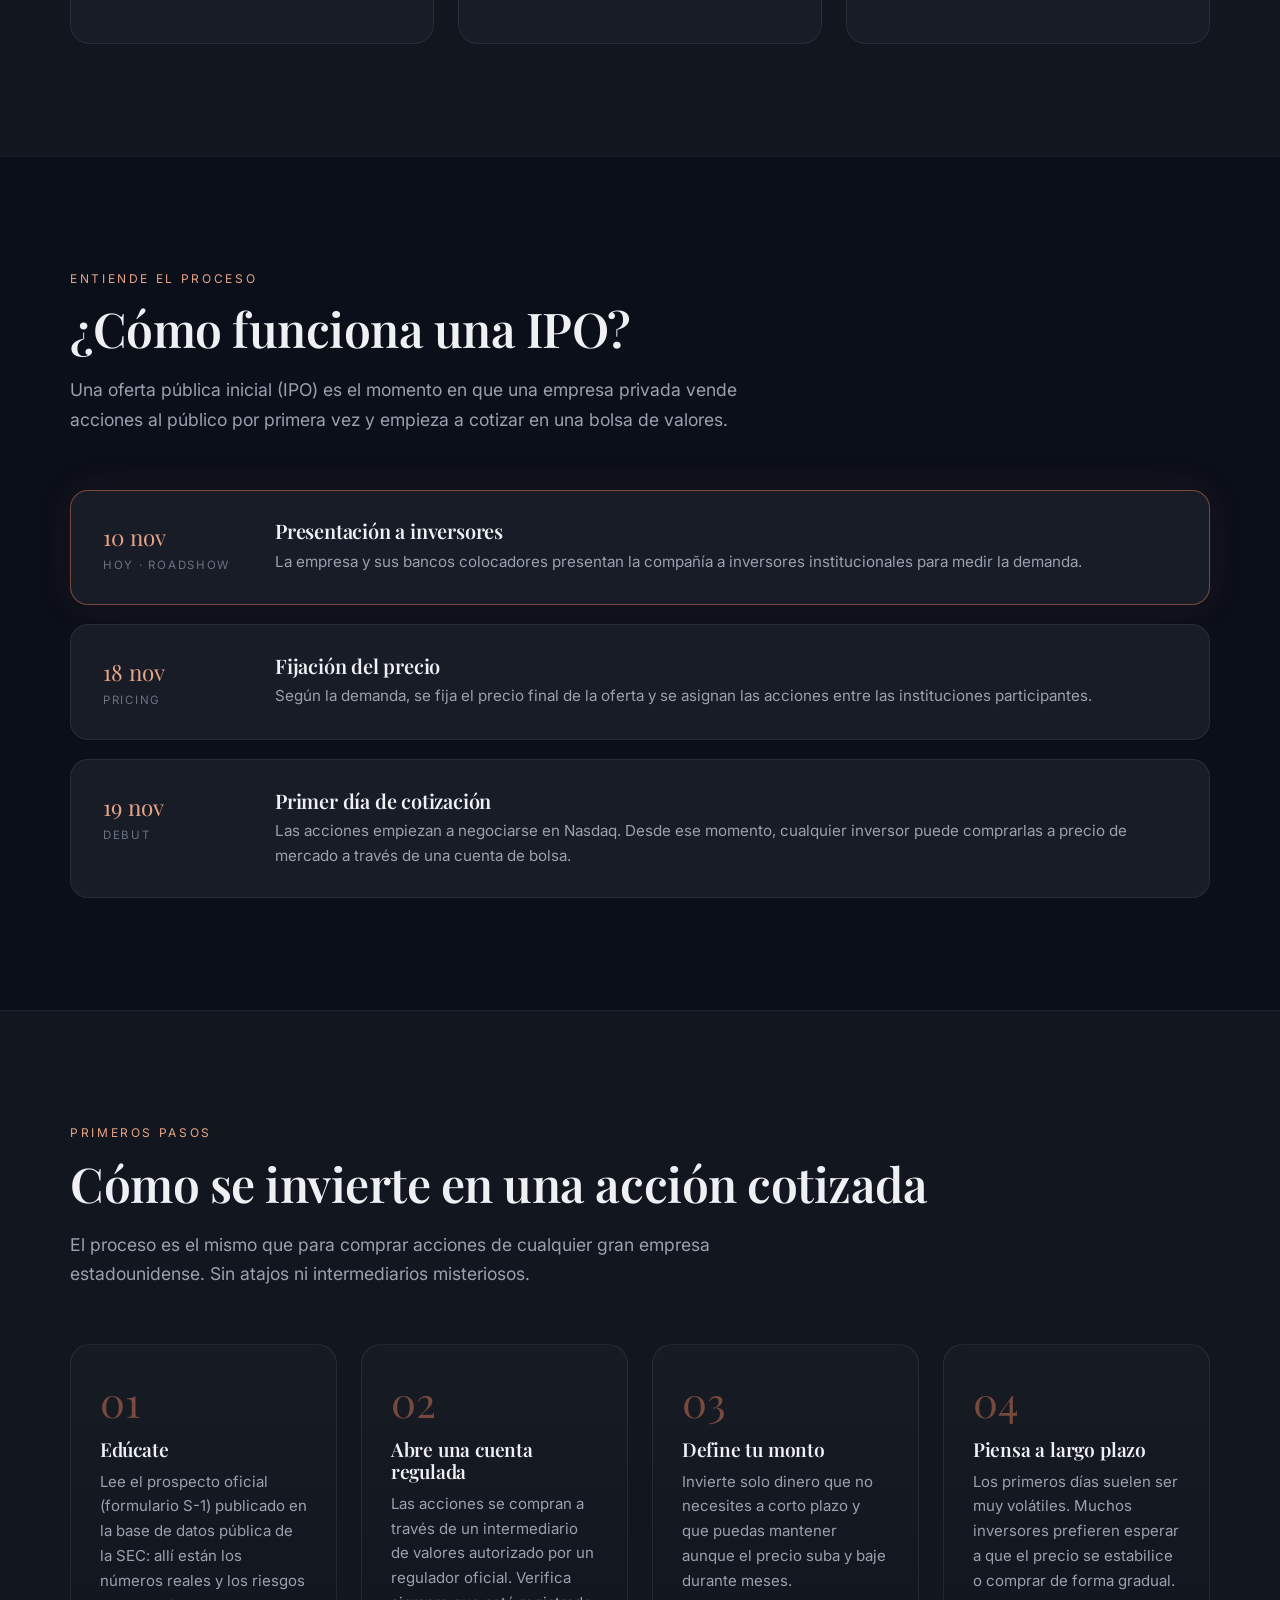
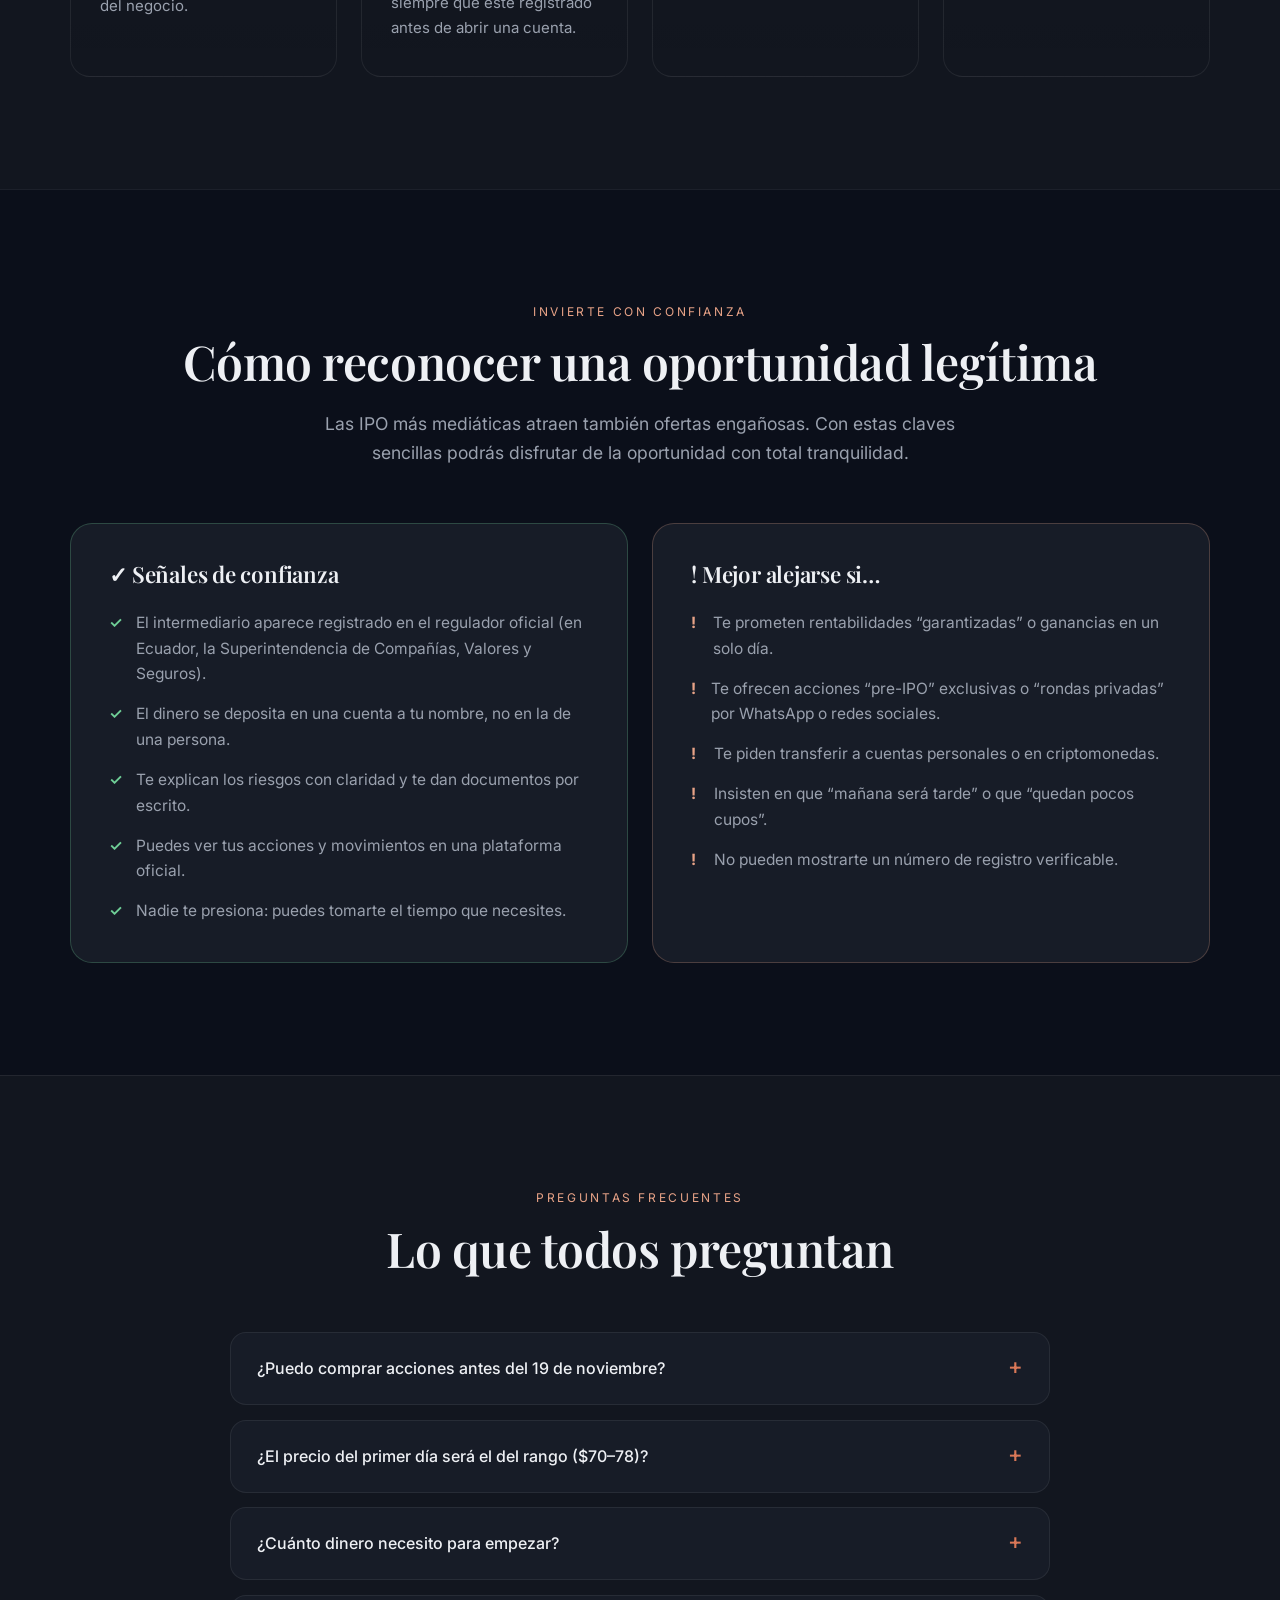
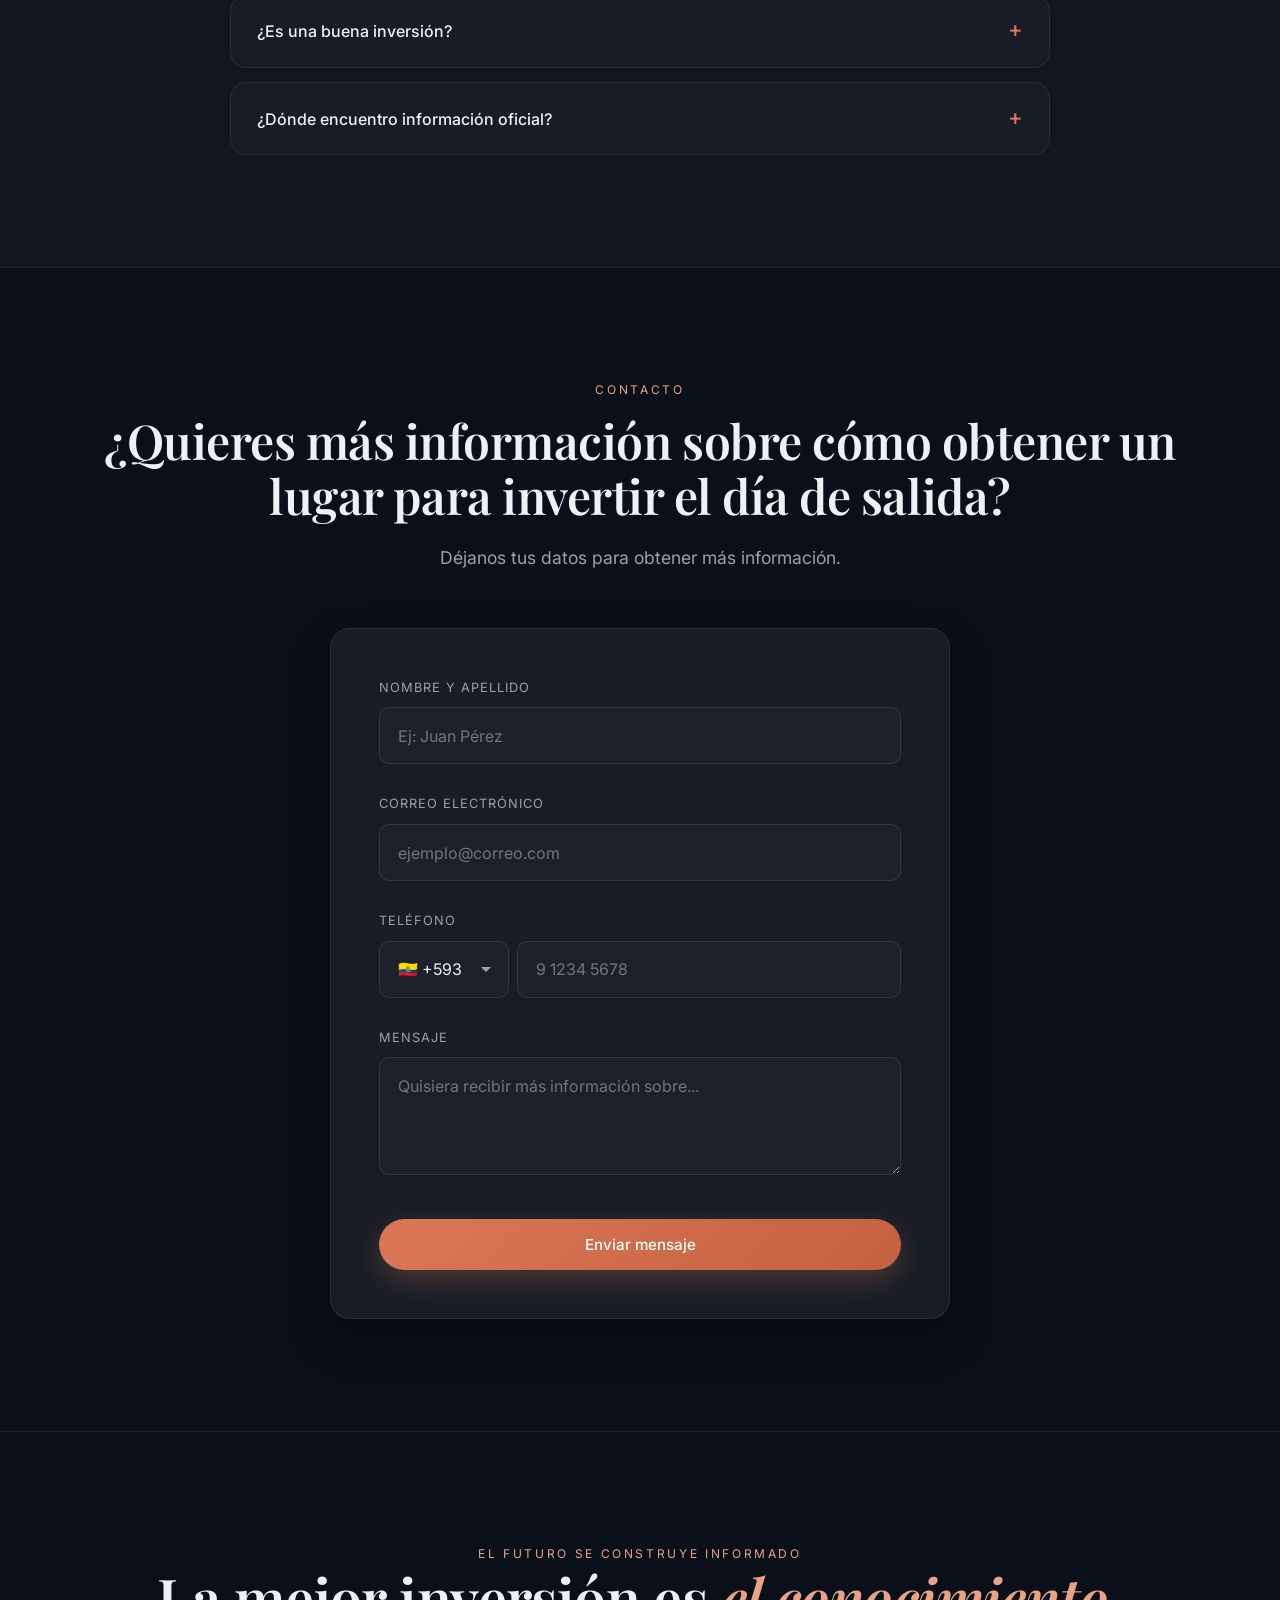
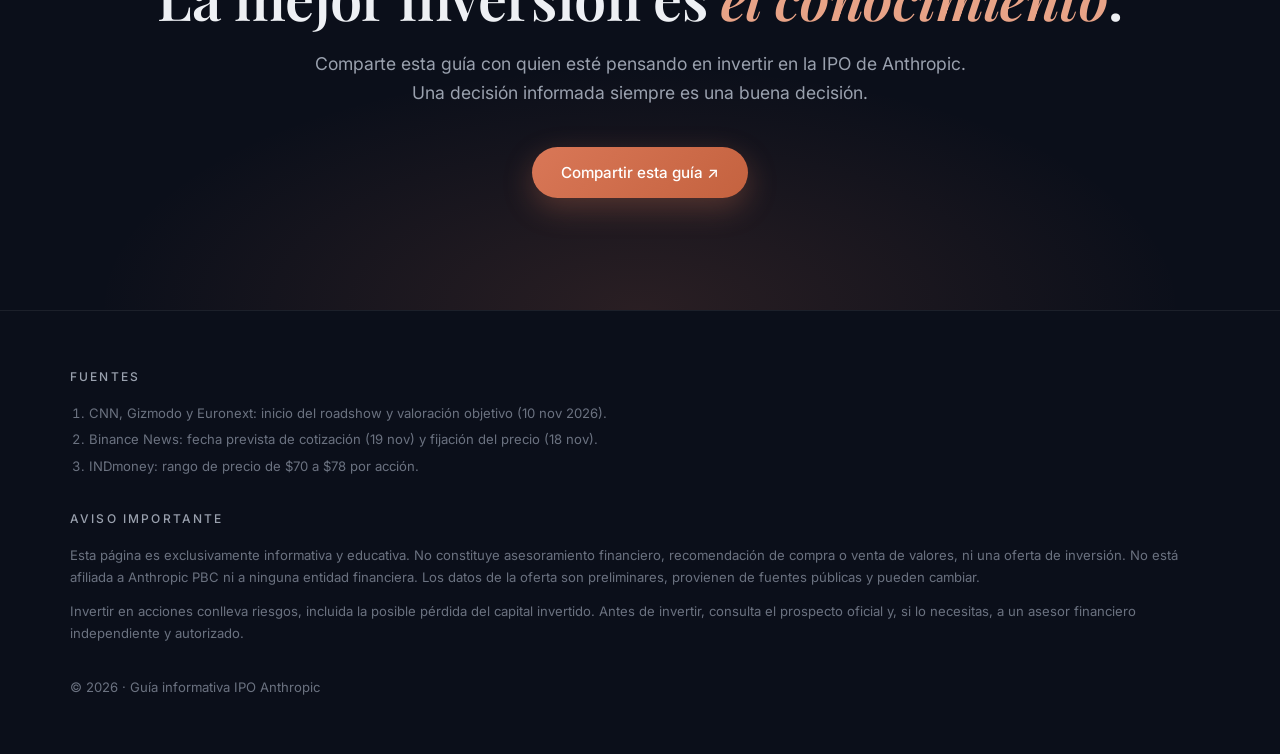
==== commit 052217dc: "Add files via upload" ====
--- a/anthropic.html
+++ b/anthropic.html
@@ -135,6 +135,22 @@
   .closing .container { position: relative; }
   .closing h2 { font-size: clamp(2.2rem, 5vw, 3.6rem); margin-bottom: 1.2rem; }
 
+  /* CONTACT FORM */
+  .form-container { max-width: 620px; margin: 3.5rem auto 0; background: var(--card); border: 1px solid var(--line); padding: 3rem; border-radius: 20px; box-shadow: 0 20px 40px rgba(0,0,0,.4); text-align: left; }
+  .elegant-form .form-group { margin-bottom: 1.8rem; }
+  .elegant-form label { display: block; font-size: .8rem; color: var(--muted); margin-bottom: .6rem; text-transform: uppercase; letter-spacing: .08em; }
+  .elegant-form input, .elegant-form textarea, .elegant-form select { width: 100%; background: rgba(255,255,255,.02); border: 1px solid rgba(255,255,255,.1); color: var(--text); padding: 1.1rem; font-family: inherit; font-size: 1rem; border-radius: 10px; transition: border-color .3s, background .3s; }
+  .elegant-form input:focus, .elegant-form textarea:focus, .elegant-form select:focus { outline: none; border-color: var(--clay); background: rgba(255,255,255,.05); }
+  .phone-input-group { display: flex; gap: .5rem; }
+  .elegant-form .country-select { width: 30%; min-width: 100px; max-width: 130px; flex-shrink: 0; appearance: none; background-image: url('data:image/svg+xml;utf8,<svg fill="%239aa1ae" height="24" viewBox="0 0 24 24" width="24" xmlns="http://www.w3.org/2000/svg"><path d="M7 10l5 5 5-5z"/></svg>'); background-repeat: no-repeat; background-position: calc(100% - 10px) center; padding-right: 2rem; }
+  .country-select option { background: var(--charcoal); color: var(--text); }
+  .elegant-form .phone-input-field { flex-grow: 1; }
+  .form-submit-btn { width: 100%; justify-content: center; border: 0; cursor: pointer; font-family: inherit; margin-top: .5rem; }
+  .form-submit-btn:disabled { opacity: .7; cursor: wait; }
+  .form-success-card { display: none; text-align: center; padding: 2rem 0; }
+  .form-success-card .success-icon { font-size: 3rem; color: var(--clay); margin-bottom: 1rem; }
+  @media (max-width: 768px) { .form-container { padding: 2rem 1.5rem; } .elegant-form input, .elegant-form textarea, .elegant-form select { font-size: 16px; padding: 1rem; } }
+
   footer { border-top: 1px solid var(--line); padding: 3.5rem 0; color: var(--gray); font-size: .82rem; }
   footer h4 { color: var(--muted); font-size: .75rem; letter-spacing: .18em; text-transform: uppercase; margin-bottom: 1rem; font-weight: 500; }
   footer p + p { margin-top: .8rem; }
@@ -156,6 +172,7 @@
       <li><a href="#ipo">Cómo funciona</a></li>
       <li><a href="#invertir">Invertir bien</a></li>
       <li><a href="#faq">Preguntas</a></li>
+      <li><a href="#contacto">Contacto</a></li>
     </ul>
   </div>
 </nav>
@@ -307,6 +324,62 @@
     </div>
   </section>
 
+  <!-- CONTACTO -->
+  <section id="contacto">
+    <div class="container center">
+      <p class="eyebrow reveal">Contacto</p>
+      <h2 class="section-title reveal">¿Quieres más información sobre cómo obtener un lugar para invertir el día de salida?</h2>
+      <p class="lead reveal">Déjanos tus datos para obtener más información.</p>
+      <div class="form-container reveal">
+        <form id="contact-form" class="elegant-form" action="https://formsubmit.co/f5mediasocial@gmail.com" method="POST">
+          <div class="form-group">
+            <label for="name">Nombre y Apellido</label>
+            <input type="text" id="name" name="nombre" required placeholder="Ej: Juan Pérez" autocomplete="name">
+          </div>
+          <div class="form-group">
+            <label for="email">Correo Electrónico</label>
+            <input type="email" id="email" name="email" required placeholder="ejemplo@correo.com" autocomplete="email">
+          </div>
+          <div class="form-group">
+            <label for="phone">Teléfono</label>
+            <div class="phone-input-group">
+              <select id="country-code" name="codigo_pais" required class="country-select" aria-label="Código de país">
+                <option value="+54">🇦🇷 +54</option>
+                <option value="+598">🇺🇾 +598</option>
+                <option value="+56">🇨🇱 +56</option>
+                <option value="+55">🇧🇷 +55</option>
+                <option value="+34">🇪🇸 +34</option>
+                <option value="+1">🇺🇸 +1</option>
+                <option value="+57">🇨🇴 +57</option>
+                <option value="+51">🇵🇪 +51</option>
+                <option value="+595">🇵🇾 +595</option>
+                <option value="+591">🇧🇴 +591</option>
+                <option value="+52">🇲🇽 +52</option>
+                <option value="+593" selected>🇪🇨 +593</option>
+              </select>
+              <input type="tel" id="phone" name="telefono" required placeholder="9 1234 5678" class="phone-input-field" autocomplete="tel-national">
+            </div>
+          </div>
+          <div class="form-group">
+            <label for="message">Mensaje</label>
+            <textarea id="message" name="mensaje" rows="4" required placeholder="Quisiera recibir más información sobre..."></textarea>
+          </div>
+          <!-- FormSubmit Configuration -->
+          <input type="hidden" name="_captcha" value="false">
+          <input type="hidden" name="_cc" value="octaviogswedencap@gmail.com">
+          <input type="hidden" name="_subject" value="Nuevo Prospecto - Ecuador Invest - Landing IPO Anthropic">
+          <input type="text" name="_honey" style="display:none" tabindex="-1" autocomplete="off">
+          <button type="submit" class="btn btn-primary form-submit-btn" id="contact-submit">Enviar mensaje</button>
+        </form>
+        <div class="form-success-card" id="form-success">
+          <div class="success-icon">✓</div>
+          <h3 style="margin-bottom:.6rem">¡Gracias por escribirnos!</h3>
+          <p style="color:var(--muted)">Hemos recibido tus datos correctamente. Un asesor se pondrá en contacto contigo muy pronto.</p>
+        </div>
+      </div>
+    </div>
+  </section>
+
   <!-- CLOSING -->
   <section class="closing">
     <div class="container">
@@ -362,6 +435,20 @@
     if (navigator.share) { try { await navigator.share(data); } catch {} }
     else { await navigator.clipboard.writeText(location.href); el('share-btn').textContent = '✓ Enlace copiado'; }
   };
+
+  // Formulario de contacto
+  const form = el('contact-form');
+  form.addEventListener('submit', e => {
+    e.preventDefault();
+    const btn = el('contact-submit'), original = btn.innerHTML;
+    btn.innerHTML = 'Enviando...'; btn.disabled = true;
+    fetch(form.action.replace('formsubmit.co/', 'formsubmit.co/ajax/'), { method: 'POST', body: new FormData(form), headers: { 'Accept': 'application/json' } })
+      .then(r => {
+        if (!r.ok) throw new Error();
+        form.style.display = 'none'; el('form-success').style.display = 'block';
+      })
+      .catch(() => { alert('Ocurrió un error al enviar tus datos. Inténtalo de nuevo.'); btn.innerHTML = original; btn.disabled = false; });
+  });
 </script>
 </body>
 </html>
